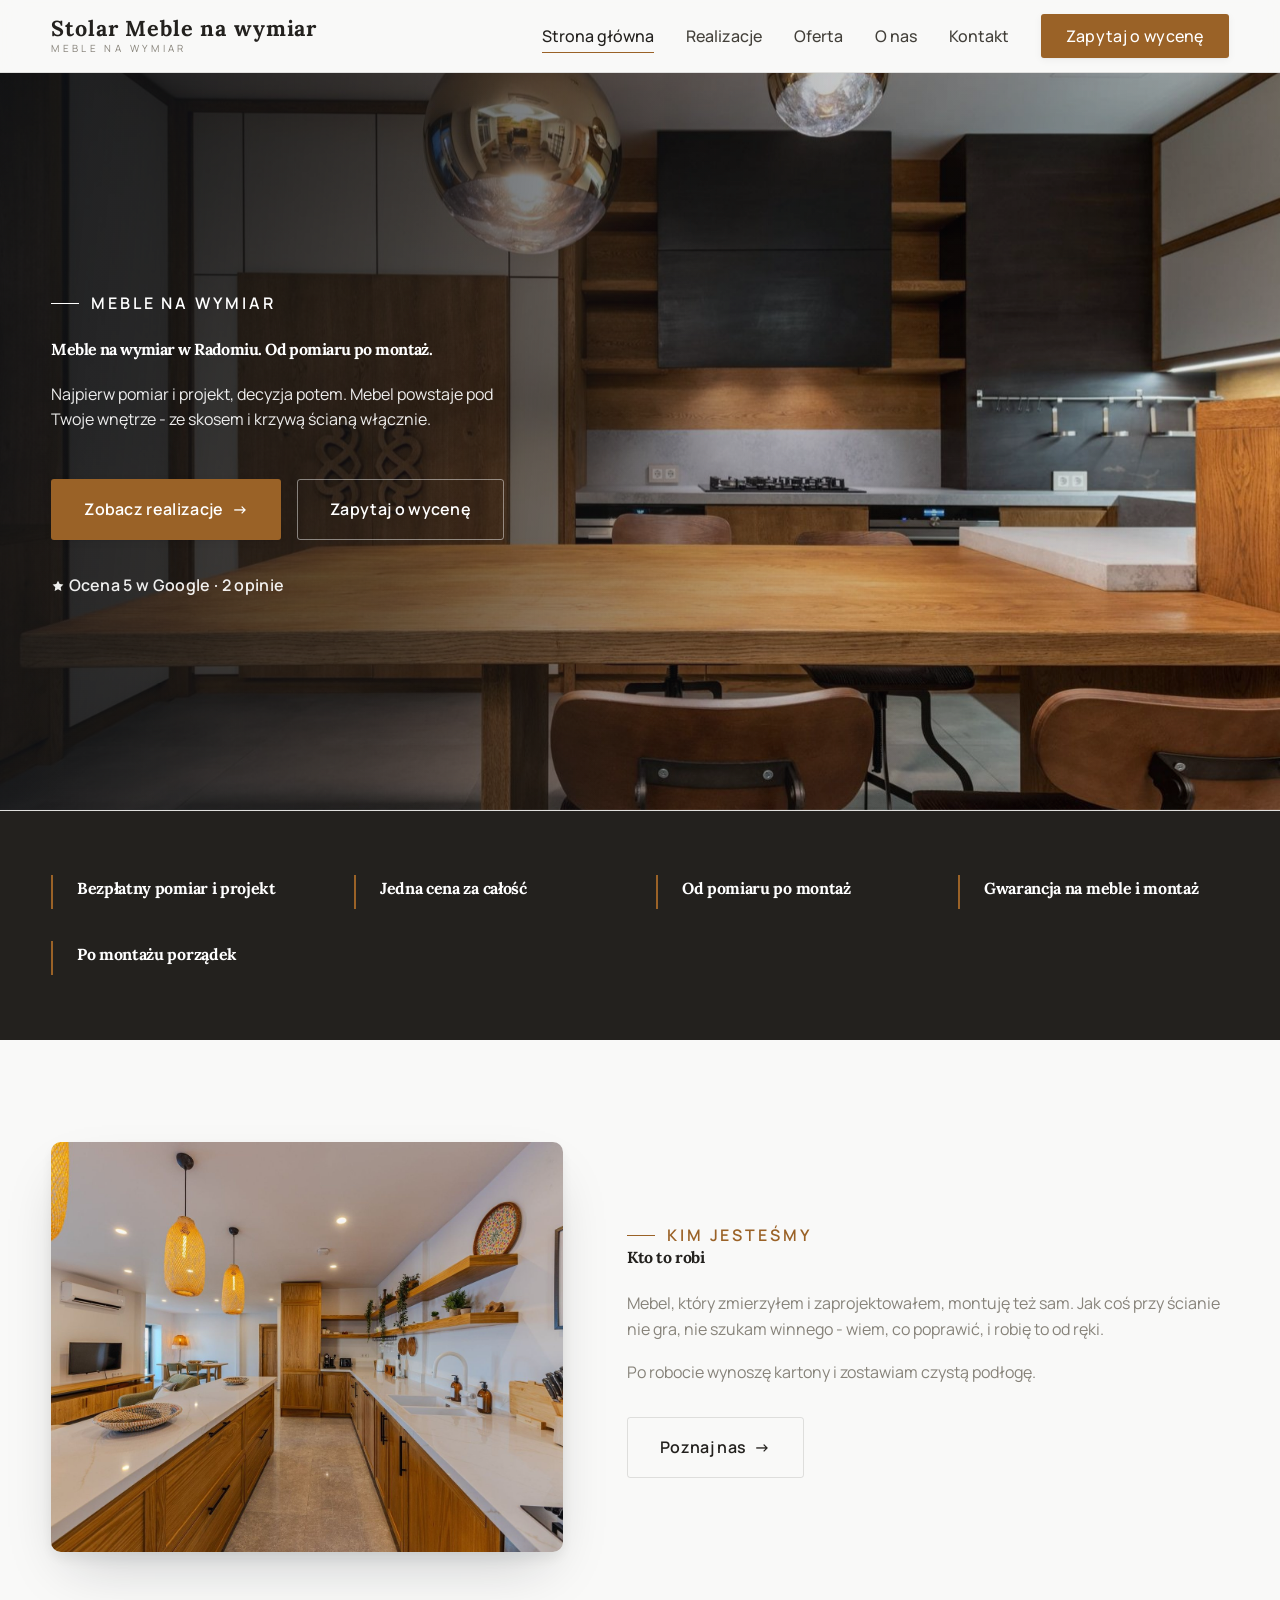
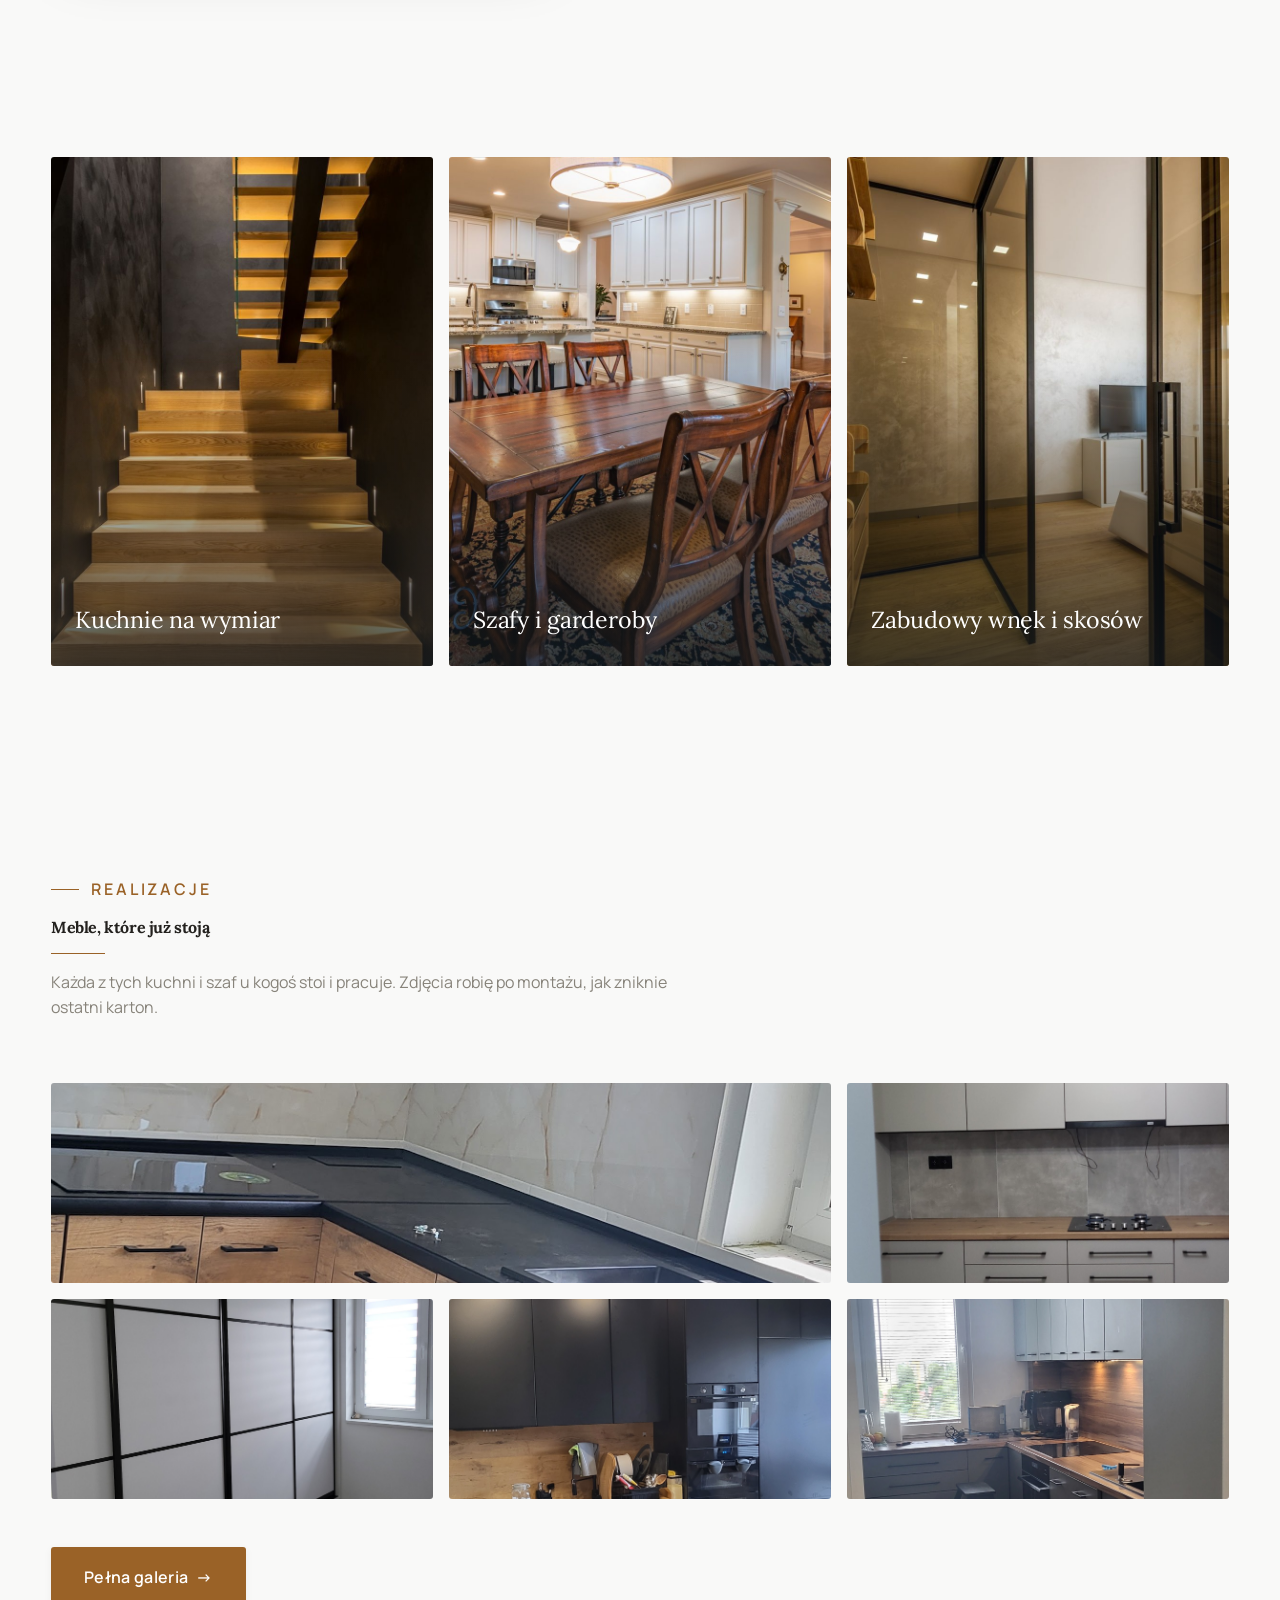
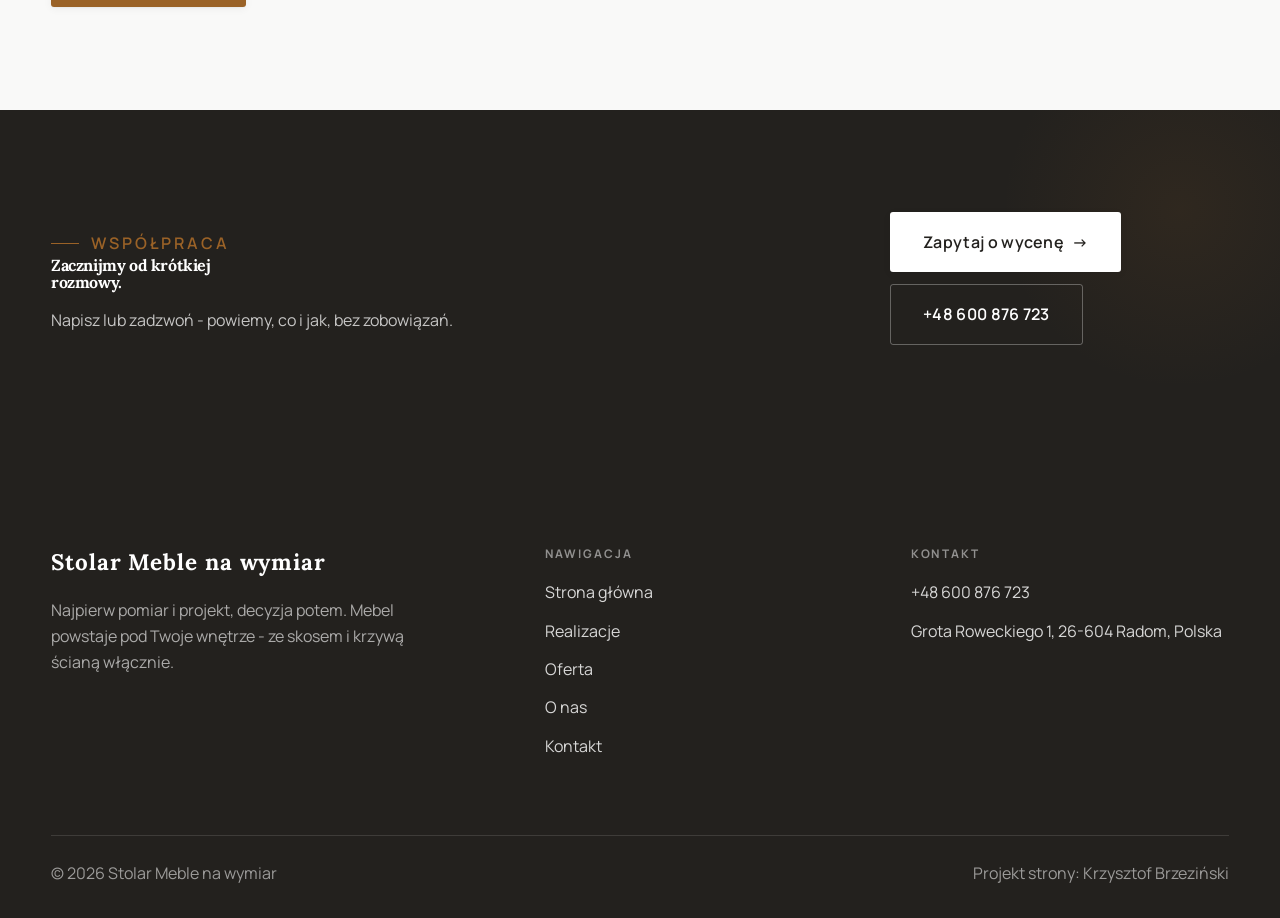
==== index.html @ 720a2a01 "Strona demo: stolar-meble-radom" ====
<!DOCTYPE html>
<html lang="pl">
<head>
<meta charset="UTF-8">
<meta name="viewport" content="width=device-width, initial-scale=1.0">
<title>Meble na wymiar Radom - kuchnie i szafy | Stolar Meble na wymiar</title>
<meta name="description" content="Meble na wymiar w Radomiu: kuchnie, szafy i zabudowy pod Twoje wnętrze. Bezpłatny pomiar i projekt, jedna cena, montaż z gwarancją. Zadzwoń: +48 600 876 723.">
<link rel="preconnect" href="https://fonts.googleapis.com">
<link rel="preconnect" href="https://fonts.gstatic.com" crossorigin>
<link href="https://fonts.googleapis.com/css2?family=Lora:wght@500;600;700&family=Manrope:wght@400;500;600&display=swap" rel="stylesheet">
<link rel="stylesheet" href="assets/styles.css">
</head>
<body>

<header class="nav">
  <div class="wrap nav-inner">
    <a class="brand" href="index.html"><span class="name">Stolar Meble na wymiar</span><span class="sub">Meble na wymiar</span></a>
    <nav class="nav-links">
      <a href="index.html" class="active">Strona główna</a>
      <a href="realizacje.html">Realizacje</a>
      <a href="oferta.html">Oferta</a>
      <a href="o-nas.html">O nas</a>
      <a href="kontakt.html">Kontakt</a>
      <a href="kontakt.html" class="btn btn-accent">Zapytaj o wycenę</a>
    </nav>
    <button class="nav-toggle" aria-label="Menu"><span></span><span></span><span></span></button>
  </div>
</header>

<section class="hero-cine">
  <img src="img/g7.jpg" alt="Stolar Meble na wymiar - Meble na wymiar w Radomiu. Od pomiaru po montaż. ">
  <div class="wrap">
    <div class="hero-copy">
      <span class="eyebrow">Meble na wymiar</span>
      <h1>Meble na wymiar w Radomiu. Od pomiaru po montaż. </h1>
      <p class="lead">Najpierw pomiar i projekt, decyzja potem. Mebel powstaje pod Twoje wnętrze - ze skosem i krzywą ścianą włącznie.</p>
      <div class="hero-actions">
        <a href="realizacje.html" class="btn btn-accent">Zobacz realizacje <span class="arr">→</span></a>
        <a href="kontakt.html" class="btn btn-ghost" style="color:#fff;border-color:rgba(255,255,255,.45)">Zapytaj o wycenę</a>
      </div>
      <div style="margin-top:var(--space-6);color:#fff;font-weight:600;letter-spacing:.02em;opacity:.92"><svg class="ico-star" width="14" height="14" viewBox="0 0 24 24" style="vertical-align:-2px" aria-hidden="true"><path d="M12 2.8l2.85 5.8 6.4.93-4.63 4.5 1.1 6.37L12 17.4l-5.72 3 1.1-6.37-4.63-4.5 6.4-.93L12 2.8Z" fill="currentColor"/></svg> Ocena 5 w Google · 2 opinie</div>
    </div>
  </div>
</section>
<section class="strip" style="padding-block:0">
  <div class="wrap">
    <div class="item reveal"><div class="k">Bezpłatny pomiar i projekt</div><div class="v"></div></div>
    <div class="item reveal"><div class="k">Jedna cena za całość</div><div class="v"></div></div>
    <div class="item reveal"><div class="k">Od pomiaru po montaż</div><div class="v"></div></div>
    <div class="item reveal"><div class="k">Gwarancja na meble i montaż</div><div class="v"></div></div>
    <div class="item reveal"><div class="k">Po montażu porządek</div><div class="v"></div></div>
  </div>
</section>
<section>
  <div class="wrap split">
    <div class="split-art reveal"><img src="img/g8.jpg" alt="Stolar Meble na wymiar - realizacja" loading="lazy"></div>
    <div class="split-copy reveal">
      <span class="eyebrow">Kim jesteśmy</span>
      <h2>Kto to robi</h2>
      <p class="muted">Mebel, który zmierzyłem i zaprojektowałem, montuję też sam. Jak coś przy ścianie nie gra, nie szukam winnego - wiem, co poprawić, i robię to od ręki.</p>
      <p class="muted">Po robocie wynoszę kartony i zostawiam czystą podłogę.</p>
      <a href="o-nas.html" class="btn btn-ghost">Poznaj nas <span class="arr">→</span></a>
    </div>
  </div>
</section>
<section class="gateways-band">
  <div class="wrap">
    <div class="gateways">
      <a href="oferta.html" class="gateway reveal"><img src="img/g9.jpg" alt="Kuchnie na wymiar" loading="lazy"><span class="g-ttl">Kuchnie na wymiar</span></a>
      <a href="oferta.html" class="gateway reveal"><img src="img/g10.jpg" alt="Szafy i garderoby" loading="lazy"><span class="g-ttl">Szafy i garderoby</span></a>
      <a href="oferta.html" class="gateway reveal"><img src="img/g11.jpg" alt="Zabudowy wnęk i skosów" loading="lazy"><span class="g-ttl">Zabudowy wnęk i skosów</span></a>
    </div>
  </div>
</section>
<section>
  <div class="wrap">
    <div class="head reveal">
      <span class="eyebrow">Realizacje</span>
      <h2>Meble, które już stoją</h2>
      <p>Każda z tych kuchni i szaf u kogoś stoi i pracuje. Zdjęcia robię po montażu, jak zniknie ostatni karton.</p>
    </div>
    <div class="gallery">
      <div class="tile t-two3 reveal"><img src="img/g1.jpg" alt="Kuchnia na wymiar" loading="lazy"><div class="cap">Kuchnia na wymiar</div></div>
      <div class="tile t-third reveal"><img src="img/g2.jpg" alt="Szafa wnękowa" loading="lazy"><div class="cap">Szafa wnękowa</div></div>
      <div class="tile t-third reveal"><img src="img/g3.jpg" alt="Garderoba" loading="lazy"><div class="cap">Garderoba</div></div>
      <div class="tile t-third reveal"><img src="img/g4.jpg" alt="Zabudowa pod skosem" loading="lazy"><div class="cap">Zabudowa pod skosem</div></div>
      <div class="tile t-third reveal"><img src="img/g5.jpg" alt="Blat z litego drewna" loading="lazy"><div class="cap">Blat z litego drewna</div></div>
    </div>
    <div style="margin-top:var(--space-7)" class="reveal"><a href="realizacje.html" class="btn btn-accent">Pełna galeria <span class="arr">→</span></a></div>
  </div>
</section>
<section class="cta">
  <div class="wrap">
    <div class="reveal">
      <span class="eyebrow">Współpraca</span>
      <h2>Zacznijmy od krótkiej rozmowy.</h2>
      <p>Napisz lub zadzwoń - powiemy, co i jak, bez zobowiązań.</p>
    </div>
    <div class="cta-actions reveal">
      <a href="kontakt.html" class="btn btn-light">Zapytaj o wycenę <span class="arr">→</span></a>
      <a href="tel:+48600876723" class="btn btn-ghost" style="color:#fff;border-color:rgba(255,255,255,.3)">+48 600 876 723</a>
    </div>
  </div>
</section>

<footer>
  <div class="wrap">
    <div class="foot-grid">
      <div class="foot-brand">
        <div class="name">Stolar Meble na wymiar</div>
        <p>Najpierw pomiar i projekt, decyzja potem. Mebel powstaje pod Twoje wnętrze - ze skosem i krzywą ścianą włącznie.</p>
      </div>
      <div class="foot-col">
        <h4>Nawigacja</h4>
        <a href="index.html">Strona główna</a>
        <a href="realizacje.html">Realizacje</a>
        <a href="oferta.html">Oferta</a>
        <a href="o-nas.html">O nas</a>
        <a href="kontakt.html">Kontakt</a>
      </div>
      <div class="foot-col">
        <h4>Kontakt</h4>
        <a href="tel:+48600876723">+48 600 876 723</a>
        <p>Grota Roweckiego 1, 26-604 Radom, Polska</p>
      </div>
    </div>
    <div class="foot-bot">
      <span>© 2026 Stolar Meble na wymiar</span>
      <span>Projekt strony: Krzysztof Brzeziński</span>
    </div>
  </div>
</footer>


<script src="assets/main.js"></script>
</body>
</html>
---- assets/styles.css ----
/* ============================================================
   STOLBASZ — premium, architektoniczny B2B fit-out
   Jasna paleta, zero brązu. System wg premium-web-craft.
   Projekt strony: Krzysztof Brzeziński
   ============================================================ */

:root{
  /* PALETA — jasna, architektoniczna, chłodna */
  --paper:#F3F1EC;          /* główne tło */
  --paper-2:#E6E3DB;        /* sekcje alternatywne (chłodny jasny szary) */
  --paper-3:#E6E3DB;        /* delikatne wypełnienia */
  --ink:#23211E;            /* tekst główny — chłodny grafit */
  --ink-soft:#43403A;       /* nagłówki drugorzędne */
  --muted:#87837A;          /* tekst poboczny */
  --line:rgba(35,33,30,.12);/* hairline */
  --accent:#8A6B3C;         /* stonowany petrol-slate — jedyny akcent */
  --accent-d:#6E5430;
  --accent-soft:rgba(138,107,60,.10);
  --dark:#23211E;           /* sekcje ciemne (stopka/CTA) */

  /* ODSTĘPY — skala 4/8 */
  --space-1:4px; --space-2:8px; --space-3:12px; --space-4:16px; --space-5:24px;
  --space-6:32px; --space-7:48px; --space-8:64px; --space-9:96px; --space-10:128px;

  /* TYPOGRAFIA — fluid clamp() */
  --text-sm:clamp(.82rem,.8rem+.1vw,.9rem);
  --text-base:clamp(1rem,.97rem+.15vw,1.1rem);
  --text-lg:clamp(1.12rem,1.05rem+.3vw,1.3rem);
  --text-h3:clamp(1.2rem,1.1rem+.5vw,1.5rem);
  --text-h2:clamp(1.9rem,1.5rem+1.9vw,2.8rem);
  --text-h1:clamp(2.6rem,1.9rem+3.6vw,4.6rem);

  /* PROMIENIE — architektoniczne, raczej ostre */
  --r-sm:3px; --r-md:6px; --r-lg:10px;

  /* RUCH */
  --ease:cubic-bezier(.25,.46,.45,.94); --dur:.24s;

  /* CIENIE — miękkie, warstwowe */
  --sh-sm:0 1px 2px rgba(16,24,32,.04), 0 2px 8px rgba(16,24,32,.05);
  --sh-md:0 2px 6px rgba(16,24,32,.05), 0 12px 28px -8px rgba(16,24,32,.12);
  --sh-lg:0 6px 14px rgba(16,24,32,.07), 0 26px 56px -18px rgba(16,24,32,.22);

  --hairline:1px solid var(--line);

  --font-display:'Lora',serif;
  --font-body:'Manrope',sans-serif;
}

*{box-sizing:border-box;margin:0;padding:0}
html{scroll-behavior:smooth}
body{
  font-family:var(--font-body);
  font-size:var(--text-base);
  line-height:1.65;
  color:var(--ink);
  background:var(--paper);
  -webkit-font-smoothing:antialiased;
  text-rendering:optimizeLegibility;
}
img{max-width:100%;display:block}
a{color:inherit;text-decoration:none}

.wrap{width:min(92%,1180px);margin-inline:auto}
section{padding-block:clamp(52px,6.5vw,96px)}

h1,h2,h3{font-family:var(--font-display);font-weight:700;line-height:1.08;letter-spacing:-.02em;color:var(--ink)}
h1{font-size:var(--text-h1);letter-spacing:-.035em}
h2{font-size:var(--text-h2);letter-spacing:-.025em}
h3{font-size:var(--text-h3)}
p{max-width:65ch}

.eyebrow{
  font-family:var(--font-body);
  font-size:var(--text-sm);
  font-weight:600;
  letter-spacing:.18em;
  text-transform:uppercase;
  color:var(--accent);
  display:inline-flex;align-items:center;gap:var(--space-3);
}
.eyebrow::before{content:"";width:28px;height:1px;background:var(--accent);display:inline-block}

.muted{color:var(--muted)}
.lead{font-size:var(--text-lg);line-height:1.55;color:var(--ink-soft);max-width:50ch}

/* ---------- BUTTONS ---------- */
.btn{
  display:inline-flex;align-items:center;gap:var(--space-2);
  font-weight:600;font-size:var(--text-sm);letter-spacing:.02em;
  padding:var(--space-4) var(--space-6);
  border-radius:var(--r-sm);
  transition:transform var(--dur) var(--ease),box-shadow var(--dur) var(--ease),background var(--dur) var(--ease);
  cursor:pointer;border:1px solid transparent;
}
.btn-accent{background:var(--accent);color:#fff;box-shadow:var(--sh-sm)}
.btn-accent:hover{background:var(--accent-d);transform:translateY(-2px);box-shadow:var(--sh-md)}
.btn-accent:active{transform:translateY(0);box-shadow:var(--sh-sm)}
.btn-ghost{background:transparent;color:var(--ink);border-color:var(--line)}
.btn-ghost:hover{border-color:var(--accent);color:var(--accent);transform:translateY(-2px)}
.btn-light{background:#fff;color:var(--ink);box-shadow:var(--sh-sm)}
.btn-light:hover{transform:translateY(-2px);box-shadow:var(--sh-md)}
.btn .arr{transition:transform var(--dur) var(--ease)}
.btn:hover .arr{transform:translateX(4px)}

/* ---------- NAV ---------- */
.nav{
  position:sticky;top:0;z-index:50;
  background:color-mix(in srgb,var(--paper) 88%,transparent);
  backdrop-filter:saturate(140%) blur(10px);
  border-bottom:var(--hairline);
}
.nav-inner{display:flex;align-items:center;justify-content:space-between;height:72px}
.brand{display:flex;flex-direction:column;line-height:1}
.brand .name{font-family:var(--font-display);font-weight:800;font-size:1.35rem;letter-spacing:.04em}
.brand .sub{font-size:.62rem;letter-spacing:.34em;text-transform:uppercase;color:var(--muted);margin-top:5px}
.nav-links{display:flex;align-items:center;gap:var(--space-6)}
.nav-links a{font-size:var(--text-sm);font-weight:500;color:var(--ink-soft);position:relative;padding-block:4px;transition:color var(--dur) var(--ease)}
.nav-links a::after{content:"";position:absolute;left:0;bottom:0;width:0;height:1.5px;background:var(--accent);transition:width var(--dur) var(--ease)}
.nav-links a:hover,.nav-links a.active{color:var(--ink)}
.nav-links a:hover::after,.nav-links a.active::after{width:100%}
.nav-links .btn{padding:var(--space-2) var(--space-5)}
/* przyciski w nav: właściwy kolor (przebij .nav-links a) + bez podkreślenia */
.nav-links a.btn-accent{color:#fff}
.nav-links a.btn-ghost,.nav-links a.btn-light{color:var(--ink)}
.nav-links a.btn::after{display:none}
.nav-toggle{display:none;background:none;border:none;cursor:pointer;flex-direction:column;gap:5px;padding:8px}
.nav-toggle span{width:24px;height:2px;background:var(--ink);transition:var(--dur)}

/* ---------- HERO (split) ---------- */
.hero{position:relative;overflow:hidden;border-bottom:var(--hairline)}
.hero-grid{display:grid;grid-template-columns:1.05fr .95fr;gap:clamp(24px,4vw,60px);align-items:center;
  padding-block:clamp(36px,4.5vw,64px)}
.hero-copy .eyebrow{margin-bottom:var(--space-5)}
.hero-copy h1{margin-bottom:var(--space-5)}
.hero-copy .lead{margin-bottom:var(--space-7)}
.hero-actions{display:flex;flex-wrap:wrap;gap:var(--space-4)}
.hero-art{position:relative;aspect-ratio:4/3;border-radius:var(--r-lg);overflow:hidden;box-shadow:var(--sh-lg)}
.hero-art img{width:100%;height:100%;object-fit:cover}
.hero-art::after{content:"";position:absolute;inset:0;background:linear-gradient(180deg,transparent 55%,rgba(18,24,28,.28))}
.hero-badge{position:absolute;left:var(--space-5);bottom:var(--space-5);z-index:2;
  background:rgba(252,252,251,.94);backdrop-filter:blur(4px);
  border-radius:var(--r-md);padding:var(--space-4) var(--space-5);box-shadow:var(--sh-md);max-width:78%}
.hero-badge strong{display:block;font-family:var(--font-display);font-size:1rem;letter-spacing:-.01em}
.hero-badge span{font-size:var(--text-sm);color:var(--muted)}

/* ---------- HERO duży / kinowy (strona główna) ---------- */
.hero-cine{position:relative;min-height:clamp(560px,82vh,840px);min-height:clamp(560px,82svh,840px);display:flex;align-items:center;overflow:hidden;border-bottom:var(--hairline)}
.hero-cine>img{position:absolute;inset:0;width:100%;height:100%;object-fit:cover;z-index:0}
.hero-cine::after{content:"";position:absolute;inset:0;z-index:1;
  background:linear-gradient(95deg,rgba(13,18,23,.86) 0%,rgba(13,18,23,.64) 32%,rgba(13,18,23,.24) 62%,rgba(13,18,23,.04) 100%)}
.hero-cine .wrap{position:relative;z-index:2;padding-block:var(--space-8)}
.hero-cine .hero-copy{max-width:660px}
.hero-cine .eyebrow{color:#fff;margin-bottom:var(--space-5)}
.hero-cine .eyebrow::before{background:#fff}
.hero-cine h1{color:#fff;margin-bottom:var(--space-5);font-size:clamp(2.9rem,2rem+4.4vw,5.2rem)}
.hero-cine .lead{color:rgba(255,255,255,.92);max-width:48ch;margin-bottom:var(--space-7)}
.hero-cine .hero-actions{display:flex;flex-wrap:wrap;gap:var(--space-4)}
@media(max-width:680px){
  .hero-cine{min-height:clamp(520px,76vh,640px);min-height:clamp(520px,76svh,640px);align-items:flex-end}
  .hero-cine::after{background:linear-gradient(0deg,rgba(13,18,23,.9) 6%,rgba(13,18,23,.45) 55%,rgba(13,18,23,.25) 100%)}
  .hero-cine .wrap{padding-bottom:var(--space-9)}
}

/* full-bleed hero variant (podstrony) */
.pagehead{position:relative;min-height:46vh;min-height:46svh;display:flex;align-items:flex-end;overflow:hidden;border-bottom:var(--hairline)}
.pagehead img{position:absolute;inset:0;width:100%;height:100%;object-fit:cover}
.pagehead::after{content:"";position:absolute;inset:0;background:linear-gradient(180deg,rgba(18,24,28,.25),rgba(18,24,28,.62))}
.pagehead .wrap{position:relative;z-index:2;padding-block:var(--space-9);color:#fff}
.pagehead h1{color:#fff;max-width:18ch}
.pagehead .eyebrow{color:#fff}
.pagehead .eyebrow::before{background:#fff}
.pagehead p{color:rgba(255,255,255,.86);margin-top:var(--space-4);max-width:54ch}

/* ---------- STRIP (pasek skrótów / liczby) ---------- */
.strip{background:var(--dark);color:#fff}
.strip .wrap{display:grid;grid-template-columns:repeat(4,1fr);gap:var(--space-6);padding-block:var(--space-8)}
.strip .item .k{font-family:var(--font-display);font-size:clamp(1.6rem,1.2rem+1.4vw,2.4rem);font-weight:800;letter-spacing:-.02em;color:#fff}
.strip .item .v{font-size:var(--text-sm);color:rgba(255,255,255,.66);margin-top:var(--space-2);line-height:1.45}
.strip .item{border-left:2px solid var(--accent);padding-left:var(--space-5)}

/* ---------- SECTION HEAD ---------- */
.head{max-width:48rem;margin-bottom:var(--space-8)}
.head.center{margin-inline:auto;text-align:center}
.head .eyebrow{margin-bottom:var(--space-4)}
.head h2{margin-bottom:var(--space-4)}
.head p{color:var(--muted);font-size:var(--text-lg);line-height:1.55}
.head.center p{margin-inline:auto}

/* ---------- INTRO SPLIT ---------- */
.split{display:grid;grid-template-columns:.92fr 1.08fr;gap:clamp(28px,5vw,80px);align-items:center}
.split.rev{grid-template-columns:1.08fr .92fr}
.split.rev .split-art{order:-1}
.split-art{position:relative;aspect-ratio:5/4;border-radius:var(--r-lg);overflow:hidden;box-shadow:var(--sh-lg)}
.split-art img{width:100%;height:100%;object-fit:cover}
.split-copy h2{margin-bottom:var(--space-5)}
.split-copy p+p{margin-top:var(--space-4)}
.split-copy .btn{margin-top:var(--space-6)}

/* ---------- SERVICES (zakres) ---------- */
.svc-grid{display:grid;grid-template-columns:repeat(auto-fit,minmax(280px,1fr));gap:var(--space-5)}
.svc{background:#fff;border:var(--hairline);border-radius:var(--r-md);padding:var(--space-7) var(--space-6);
  transition:transform var(--dur) var(--ease),box-shadow var(--dur) var(--ease),border-color var(--dur) var(--ease);
  position:relative;overflow:hidden}
.svc::before{content:"";position:absolute;left:0;top:0;width:3px;height:0;background:var(--accent);transition:height var(--dur) var(--ease)}
.svc:hover{transform:translateY(-4px);box-shadow:var(--sh-md);border-color:transparent}
.svc:hover::before{height:100%}
.svc .ic{font-family:var(--font-display);font-size:.8rem;font-weight:700;letter-spacing:.12em;color:var(--accent);margin-bottom:var(--space-4)}
.svc h3{margin-bottom:var(--space-3);font-size:1.22rem}
.svc p{color:var(--muted);font-size:var(--text-base);line-height:1.6}

/* big detailed service rows */
.svc-row{display:grid;grid-template-columns:.8fr 1.2fr;gap:clamp(20px,4vw,60px);align-items:center;padding-block:var(--space-8)}
.svc-row+.svc-row{border-top:var(--hairline)}
.svc-row.rev{grid-template-columns:1.2fr .8fr}
.svc-row.rev .svc-row-art{order:-1}
.svc-row-art{aspect-ratio:4/3;border-radius:var(--r-md);overflow:hidden;box-shadow:var(--sh-md)}
.svc-row-art img{width:100%;height:100%;object-fit:cover}
.svc-row h3{font-size:1.5rem;margin-bottom:var(--space-4)}
.svc-row .num{font-family:var(--font-display);font-size:.85rem;font-weight:700;letter-spacing:.14em;color:var(--accent);display:block;margin-bottom:var(--space-3)}
.svc-row ul{list-style:none;margin-top:var(--space-4);display:flex;flex-direction:column;gap:var(--space-2)}
.svc-row li{position:relative;padding-left:var(--space-5);color:var(--muted);font-size:var(--text-base)}
.svc-row li::before{content:"";position:absolute;left:0;top:.62em;width:8px;height:1px;background:var(--accent)}

/* ---------- GALLERY (realizacje) ---------- */
.gallery{display:grid;grid-template-columns:repeat(12,1fr);gap:var(--space-4);grid-auto-rows:200px}
/* GALERIA MASONRY — pionowe zdjęcia (portrety beauty/wellness) bez przycinania: kolumny, height auto */
.gallery-masonry{column-count:3;column-gap:var(--space-4)}
@media(max-width:900px){.gallery-masonry{column-count:2}}
@media(max-width:560px){.gallery-masonry{column-count:1}}
.gallery-masonry .m-tile{break-inside:avoid;margin:0 0 var(--space-4);padding:0;position:relative;overflow:hidden;border-radius:var(--r-md);border:1px solid var(--line)}
.gallery-masonry .m-tile img{width:100%;height:auto;display:block}
.gallery-masonry .m-tile .cap{position:absolute;left:0;right:0;bottom:0;padding:var(--space-4);color:#fff;background:linear-gradient(0deg,rgba(0,0,0,.55),transparent);font-size:var(--text-sm)}
.gallery-masonry .m-tile .cap small{display:block;font-weight:400;opacity:.78;letter-spacing:.04em;text-transform:uppercase;font-size:.66rem;margin-top:3px}
.tile{position:relative;overflow:hidden;border-radius:var(--r-md);box-shadow:var(--sh-sm);
  transition:transform var(--dur) var(--ease),box-shadow var(--dur) var(--ease)}
.tile img{width:100%;height:100%;object-fit:cover;transition:transform .6s var(--ease)}
.tile:hover{box-shadow:var(--sh-md)}
.tile:hover img{transform:scale(1.05)}
.tile .cap{position:absolute;left:0;right:0;bottom:0;padding:var(--space-5) var(--space-4) var(--space-4);
  background:linear-gradient(transparent,rgba(18,24,28,.78));color:#fff;
  font-size:var(--text-sm);font-weight:600;letter-spacing:.01em;
  opacity:0;transform:translateY(8px);transition:var(--dur) var(--ease)}
.tile:hover .cap{opacity:1;transform:translateY(0)}
.tile .cap small{display:block;font-weight:400;opacity:.78;letter-spacing:.04em;text-transform:uppercase;font-size:.66rem;margin-top:3px}
/* bento spans */
.t-wide{grid-column:span 6}
.t-tall{grid-column:span 6;grid-row:span 2}
.t-std{grid-column:span 6}
.t-third{grid-column:span 4}
.t-two3{grid-column:span 8}

/* ---------- TRUST / WIARYGODNOŚĆ ---------- */
.trust{background:var(--paper-2)}
.trust-grid{display:grid;grid-template-columns:repeat(auto-fit,minmax(240px,1fr));gap:var(--space-5);margin-top:var(--space-7)}
.trust-card{background:#fff;border-radius:var(--r-md);padding:var(--space-7) var(--space-6);box-shadow:var(--sh-sm);border-top:3px solid var(--accent)}
.trust-card .big{font-family:var(--font-display);font-size:clamp(1.8rem,1.3rem+1.6vw,2.6rem);font-weight:800;letter-spacing:-.02em;color:var(--ink);line-height:1}
.trust-card h3{font-size:1.12rem;margin:var(--space-3) 0 var(--space-2)}
.trust-card p{color:var(--muted);font-size:var(--text-base);line-height:1.55}

/* ---------- CTA band ---------- */
.cta{background:var(--dark);color:#fff;position:relative;overflow:hidden}
.cta .wrap{display:grid;grid-template-columns:1.4fr .6fr;gap:var(--space-7);align-items:center;position:relative;z-index:2}
.cta h2{color:#fff;max-width:20ch}
.cta p{color:rgba(255,255,255,.74);margin-top:var(--space-4)}
.cta-actions{display:flex;flex-direction:column;gap:var(--space-3);align-items:flex-start}
.cta::before{content:"";position:absolute;right:-80px;top:-80px;width:360px;height:360px;border-radius:50%;
  background:radial-gradient(circle,var(--accent-soft),transparent 70%)}

/* ---------- CONTACT ---------- */
.contact-grid{display:grid;grid-template-columns:.85fr 1.15fr;gap:clamp(28px,4vw,56px);align-items:start}
.info-list{display:flex;flex-direction:column;gap:var(--space-2)}
.info-row{display:flex;gap:var(--space-4);align-items:flex-start;padding-block:var(--space-4);border-bottom:var(--hairline)}
.info-row .ic{flex:none;width:42px;height:42px;display:grid;place-items:center;border-radius:50%;
  background:var(--accent-soft);color:var(--accent);font-size:1.05rem}
.info-row .lbl{font-size:.72rem;letter-spacing:.14em;text-transform:uppercase;color:var(--muted)}
.info-row .val{font-weight:600;font-size:var(--text-base);margin-top:2px}
.info-row a.val:hover{color:var(--accent)}
.map{border:none;border-radius:var(--r-lg);box-shadow:var(--sh-md);width:100%;height:100%;min-height:380px;filter:grayscale(.2) contrast(1.02)}
.form{background:#fff;border:var(--hairline);border-radius:var(--r-lg);padding:clamp(24px,3vw,40px);box-shadow:var(--sh-sm)}
.form .fld{margin-bottom:var(--space-5)}
.form label{display:block;font-size:var(--text-sm);font-weight:600;margin-bottom:var(--space-2)}
.form input,.form textarea{width:100%;font-family:inherit;font-size:var(--text-base);color:var(--ink);
  padding:var(--space-4);border:var(--hairline);border-radius:var(--r-sm);background:var(--paper);transition:border-color var(--dur)}
.form input:focus,.form textarea:focus{outline:none;border-color:var(--accent);background:#fff}
.form textarea{resize:vertical;min-height:120px}
.form .note{font-size:var(--text-sm);color:var(--muted);margin-top:var(--space-3)}

/* ---------- FOOTER ---------- */
footer{background:var(--dark);color:#fff;padding-block:var(--space-9) var(--space-6)}
.foot-grid{display:grid;grid-template-columns:1.4fr 1fr 1fr;gap:var(--space-7);margin-bottom:var(--space-8)}
.foot-brand .name{font-family:var(--font-display);font-weight:800;font-size:1.4rem;letter-spacing:.04em}
.foot-brand p{color:rgba(255,255,255,.62);margin-top:var(--space-4);font-size:var(--text-base);max-width:38ch}
.foot-col h4{font-size:.74rem;letter-spacing:.16em;text-transform:uppercase;color:rgba(255,255,255,.5);margin-bottom:var(--space-4)}
.foot-col a,.foot-col p{display:block;color:rgba(255,255,255,.82);font-size:var(--text-base);margin-bottom:var(--space-3)}
.foot-col a:hover{color:#fff}
.foot-bot{border-top:1px solid rgba(255,255,255,.12);padding-top:var(--space-5);display:flex;justify-content:space-between;flex-wrap:wrap;gap:var(--space-3);
  font-size:var(--text-sm);color:rgba(255,255,255,.55)}
.foot-bot a:hover{color:#fff}

/* ---------- REVEAL ---------- */
.reveal{opacity:0;transform:translateY(22px);transition:opacity .6s var(--ease),transform .6s var(--ease)}
.reveal.in{opacity:1;transform:none}

/* ---------- RESPONSIVE ---------- */
@media(max-width:920px){
  .hero-grid,.split,.split.rev,.svc-row,.svc-row.rev,.cta .wrap,.contact-grid,.foot-grid{grid-template-columns:1fr}
  .split.rev .split-art,.svc-row.rev .svc-row-art{order:0}
  .hero-art{aspect-ratio:16/10;max-height:420px}
  .strip .wrap{grid-template-columns:repeat(2,1fr);gap:var(--space-7)}
  .gallery{grid-auto-rows:180px}
  .t-wide,.t-tall,.t-std,.t-third,.t-two3{grid-column:span 6}
  .t-tall{grid-row:span 1}
  .cta-actions{flex-direction:row;flex-wrap:wrap}
  .foot-grid{gap:var(--space-6)}
}
@media(max-width:680px){
  .nav-links{position:fixed;inset:72px 0 auto 0;background:var(--paper);flex-direction:column;align-items:stretch;
    gap:0;padding:var(--space-4) 6%;border-bottom:var(--hairline);box-shadow:var(--sh-md);
    transform:translateY(-120%);transition:transform var(--dur) var(--ease)}
  .nav-links.open{transform:translateY(0)}
  .nav-links a{padding-block:var(--space-4);border-bottom:var(--hairline)}
  .nav-links .btn{margin-top:var(--space-3);justify-content:center}
  .nav-toggle{display:flex}
  .strip .wrap{grid-template-columns:1fr}
  .gallery{grid-template-columns:repeat(6,1fr)}
  .foot-grid{grid-template-columns:1fr}
}
@media(prefers-reduced-motion:reduce){
  *{animation-duration:.01ms!important;transition:none!important}
  .reveal{opacity:1!important;transform:none!important}
  html{scroll-behavior:auto}
}

/* ============================================================
   PREMIUM LAYER — destylat deep-researchu branż (anty-AI, spokój).
   Zmienne STOLBASZ (--accent/--ink/--paper/--line/--dark). Ruch ledwo
   zauważalny, krzywa cubic-bezier(.16,.84,.44,1); prefers-reduced-motion
   pokryte blanketem wyżej. Karty hairline zamiast cieni = #1 sygnał „nie-AI".
   ============================================================ */

/* więcej oddechu między sekcjami (liderzy: 110-130px) */
section{padding-block:clamp(64px,8vw,128px)}

/* 1) Aksamitny reveal — dłuższa, miękka krzywa zamiast „skoku" */
.reveal{transition:opacity .9s cubic-bezier(.16,.84,.44,1),transform .9s cubic-bezier(.16,.84,.44,1);will-change:opacity,transform}
/* stagger TYLKO w galerii (tam pozycja = porządek dzieci) */
.gallery .reveal:nth-child(2){transition-delay:.07s}
.gallery .reveal:nth-child(3){transition-delay:.14s}
.gallery .reveal:nth-child(4){transition-delay:.21s}
.gallery .reveal:nth-child(5){transition-delay:.28s}
.gallery .reveal:nth-child(6){transition-delay:.35s}

/* 2) Hero STATYCZNY na .hero-cine — Ken Burns CAŁKIEM WYŁĄCZONY 26.06 (3. zgłoszenie Szymona).
   GENEZA: animowanie scale na <img> hero z teksturami (cegły/framugi) re-samplinguje obraz
   klatka po klatce → na części ekranów drobne drganie/shimmer = „heroshot się trzęsie".
   translateY usunięto wcześniej, scale-only + will-change/GPU NIE wystarczyły do GWARANCJI gładkości.
   Krzysztof zażądał pewności („make sure, że błąd się nie pojawi") > efekt. Zero animacji = 0% drgania.
   Delikatny zoom zostaje TYLKO w pełnoekranowych hero gastro/studio (hg-bg/hs-bg — tło, inny
   mechanizm, chwalone, nigdy nie zgłaszane). NIE wracać do KB na .hero-cine bez realnego testu
   na sprzęcie klienta — to ryzyko regresji „trzęsienia”. */
/* BEZPIECZNY "wow" na hero = jednorazowy FADE-IN (opacity), nie zoom.
   opacity nie dotyka bitmapy → gładkie na KAŻDYM zdjęciu/ekranie/GPU, zero ryzyka migotania.
   Geometryczny ruch (scale/translate) na .hero-cine jest ZAKAZANY (bramka pilnuje). */
@keyframes heroFade{from{opacity:0}to{opacity:1}}
.hero-cine>img{transform:none;animation:heroFade 1.1s ease-out both}

/* 3) Akcentowy hairline pod nagłówkiem sekcji, który „rysuje się" przy wejściu */
.head h2{position:relative;padding-bottom:18px}
.head h2::after{content:"";position:absolute;left:0;bottom:0;height:1px;width:0;background:var(--accent);transition:width 1s cubic-bezier(.16,.84,.44,1) .15s}
.head.center h2::after{left:50%;transform:translateX(-50%)}
.head.reveal.in h2::after,.head.center.reveal.in h2::after{width:54px}

/* 4) Karty HAIRLINE zamiast cieni/zaokrągleń (najmocniejszy anty-AI detal) */
.svc{background:transparent;border:1px solid var(--line);border-radius:var(--r-sm);box-shadow:none}
.svc:hover{box-shadow:none;border-color:var(--accent);transform:translateY(-3px)}
.trust-card{background:transparent;box-shadow:none;border:1px solid var(--line);border-top:2px solid var(--accent);border-radius:var(--r-sm)}
.tile{box-shadow:none;border-radius:var(--r-sm)}
.tile:hover{box-shadow:none}

/* 5) Sticky-nav kondensuje się po przewinięciu (sygnał dopracowania) */
.nav{transition:box-shadow .4s ease,background .4s ease}
.nav.is-stuck{box-shadow:0 1px 0 var(--line),0 14px 30px -24px rgba(0,0,0,.45)}
.nav-inner{transition:height .35s var(--ease)}
.nav.is-stuck .nav-inner{height:60px}

/* 6) MANIFESTO — pełnoekranowy cytat-bohater (zastępuje generyczne „Dlaczego my") */
.manifesto{background:var(--paper-2);text-align:center}
.manifesto .wrap{max-width:60rem}
.manifesto p{font-family:var(--font-display);font-style:italic;font-size:clamp(1.6rem,1rem+2.4vw,2.8rem);line-height:1.32;color:var(--ink-soft);margin-inline:auto;max-width:26ch;position:relative;padding-top:var(--space-8)}
.manifesto p::before{content:"";position:absolute;top:0;left:50%;transform:translateX(-50%);width:54px;height:1px;background:var(--accent)}
.manifesto p span{color:var(--accent);font-style:italic}

/* 7) GATEWAYS — 3 duże bramy-zdjęcia (zamiast paska menu usług) */
.gateways{display:grid;grid-template-columns:repeat(3,1fr);gap:var(--space-4)}
.gateway{position:relative;aspect-ratio:3/4;overflow:hidden;border-radius:var(--r-sm);display:block}
.gateway img{width:100%;height:100%;object-fit:cover;transition:transform .8s var(--ease),filter .5s var(--ease)}
.gateway::after{content:"";position:absolute;inset:0;background:linear-gradient(180deg,transparent 38%,rgba(18,24,28,.74))}
.gateway:hover img{transform:scale(1.05);filter:brightness(1.05)}
.gateway .g-ttl{position:absolute;left:0;right:0;bottom:0;z-index:2;padding:var(--space-6) var(--space-5);color:#fff;font-family:var(--font-display);font-size:1.45rem;letter-spacing:-.01em;line-height:1.15}
.gateway .g-ttl small{display:block;font-family:var(--font-body);font-size:var(--text-sm);font-weight:400;opacity:.82;letter-spacing:.03em;margin-top:5px}
@media(max-width:760px){.gateways{grid-template-columns:1fr}.gateway{aspect-ratio:16/10}}

/* 8) LOGO klienta w nagłówku (gdy podane --logo) */
/* 52px domyślnie (feedback Bartka 06.07.2026: 40px ginęło, uwaga padła 3x; ~56px sprawdzone na żywym demie anna-borowiec-makeup) */
.brand-logo{height:64px;width:auto;max-width:300px;object-fit:contain;display:block}
.nav.is-stuck .brand-logo{height:52px}
@media(max-width:680px){.brand-logo{height:46px;max-width:210px}}

/* === auto-paleta ze zdjęć klienta (dopasowanie do estetyki socials) === */
:root{--accent:#9A6227;--accent-d:#754919;--accent-soft:rgba(154,98,39,0.10);--paper:#F9F9F8;--paper-2:#EFEEED;--paper-3:#E8E7E5;}
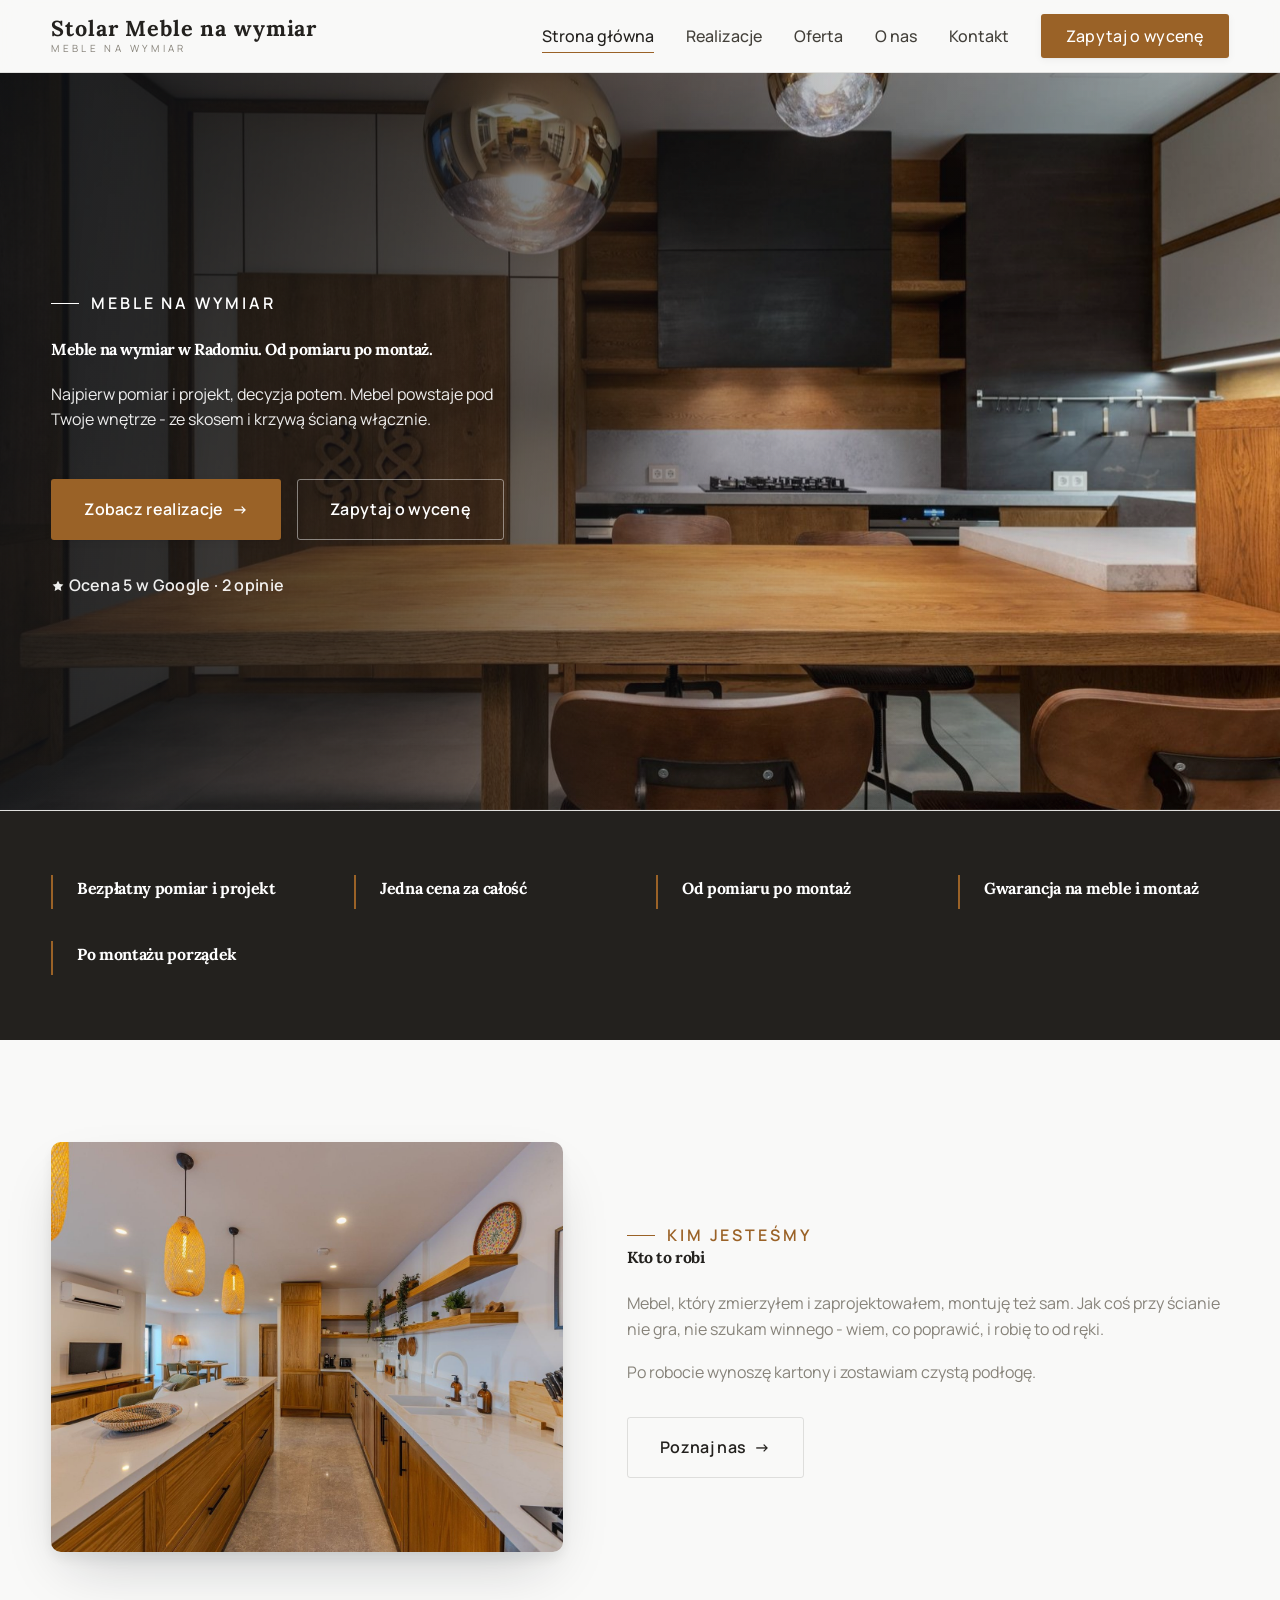
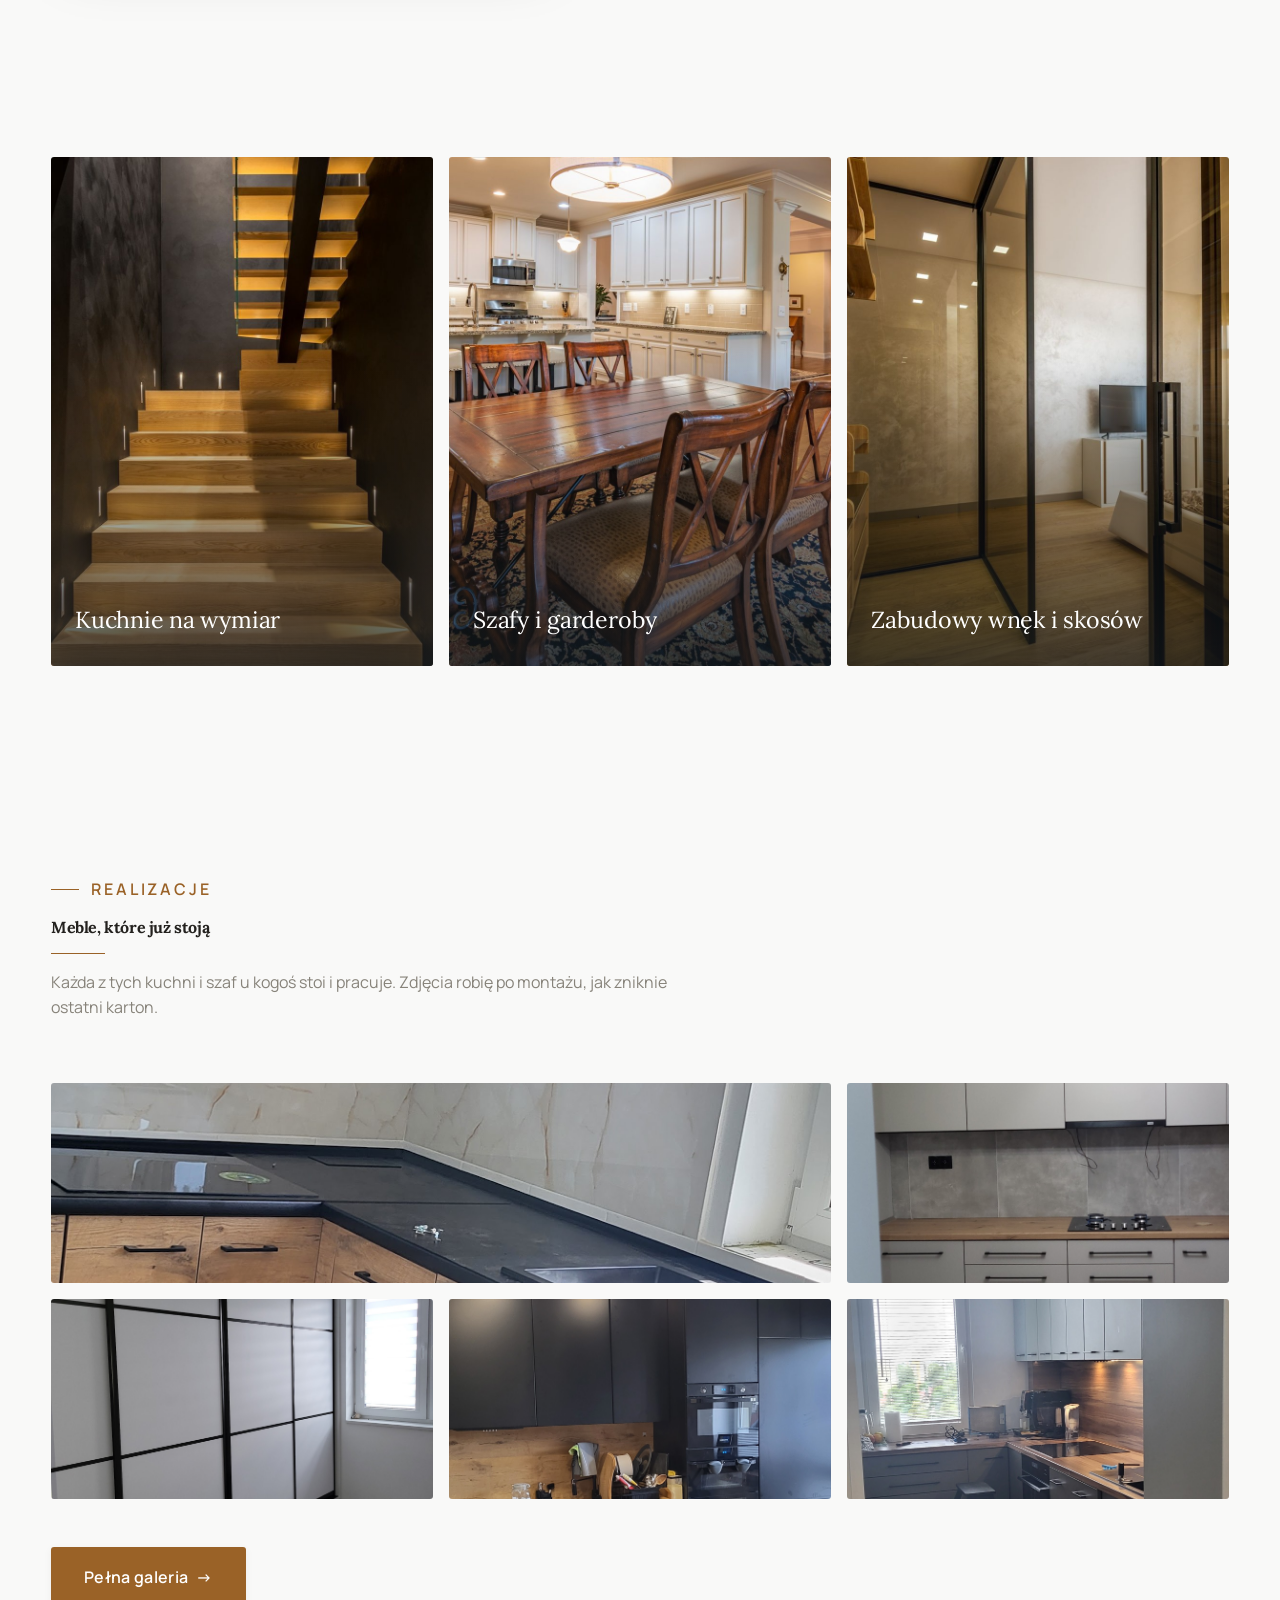
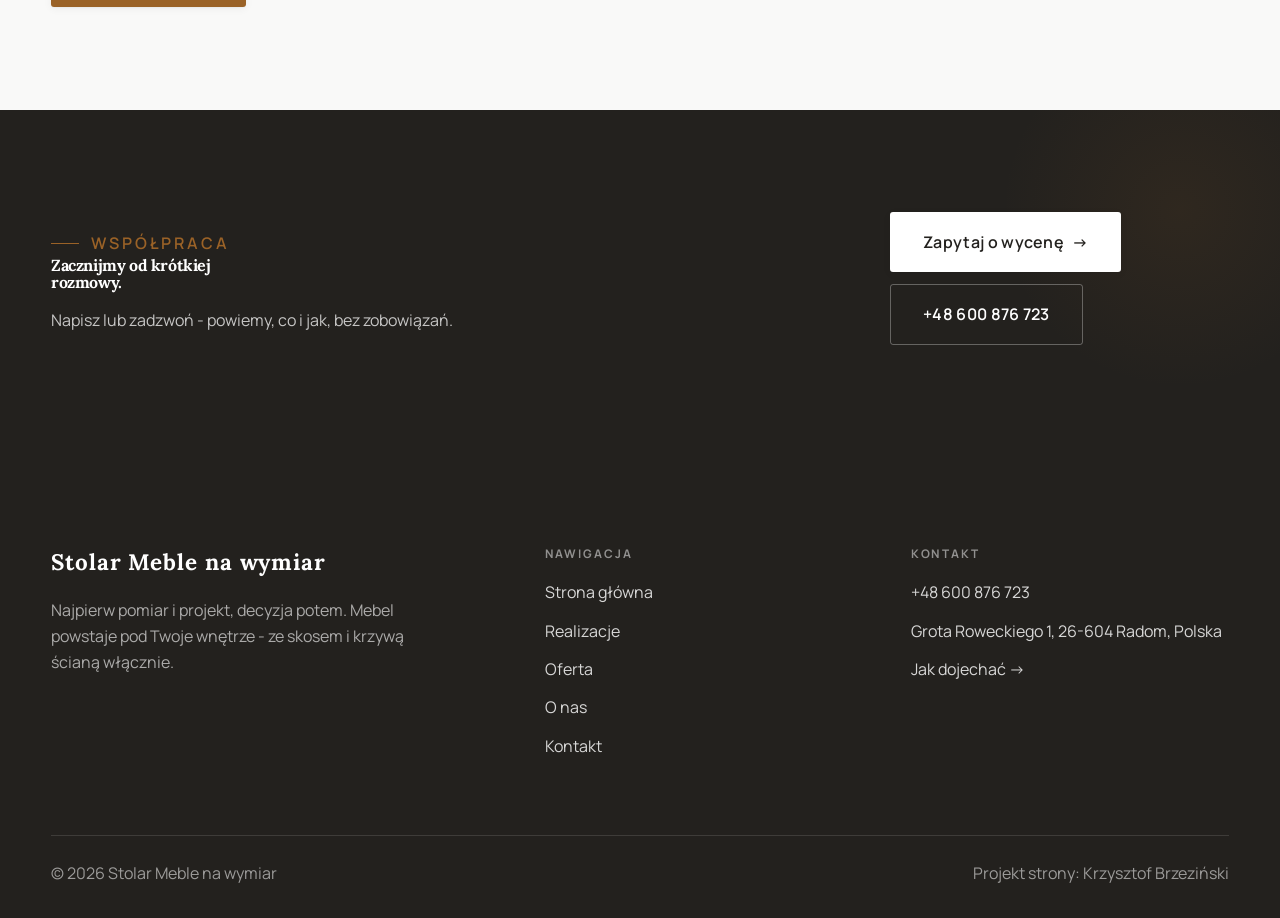
==== commit 6ea1e312: "opinie Google + siatka godzin" ====
--- a/index.html
+++ b/index.html
@@ -122,6 +122,7 @@
         <h4>Kontakt</h4>
         <a href="tel:+48600876723">+48 600 876 723</a>
         <p>Grota Roweckiego 1, 26-604 Radom, Polska</p>
+        <a href="https://maps.google.com/?cid=2272865386281722440&g_mp=CiVnb29nbGUubWFwcy5wbGFjZXMudjEuUGxhY2VzLkdldFBsYWNlEAIYBCAA" target="_blank" rel="noopener">Jak dojechać →</a>
       </div>
     </div>
     <div class="foot-bot">
